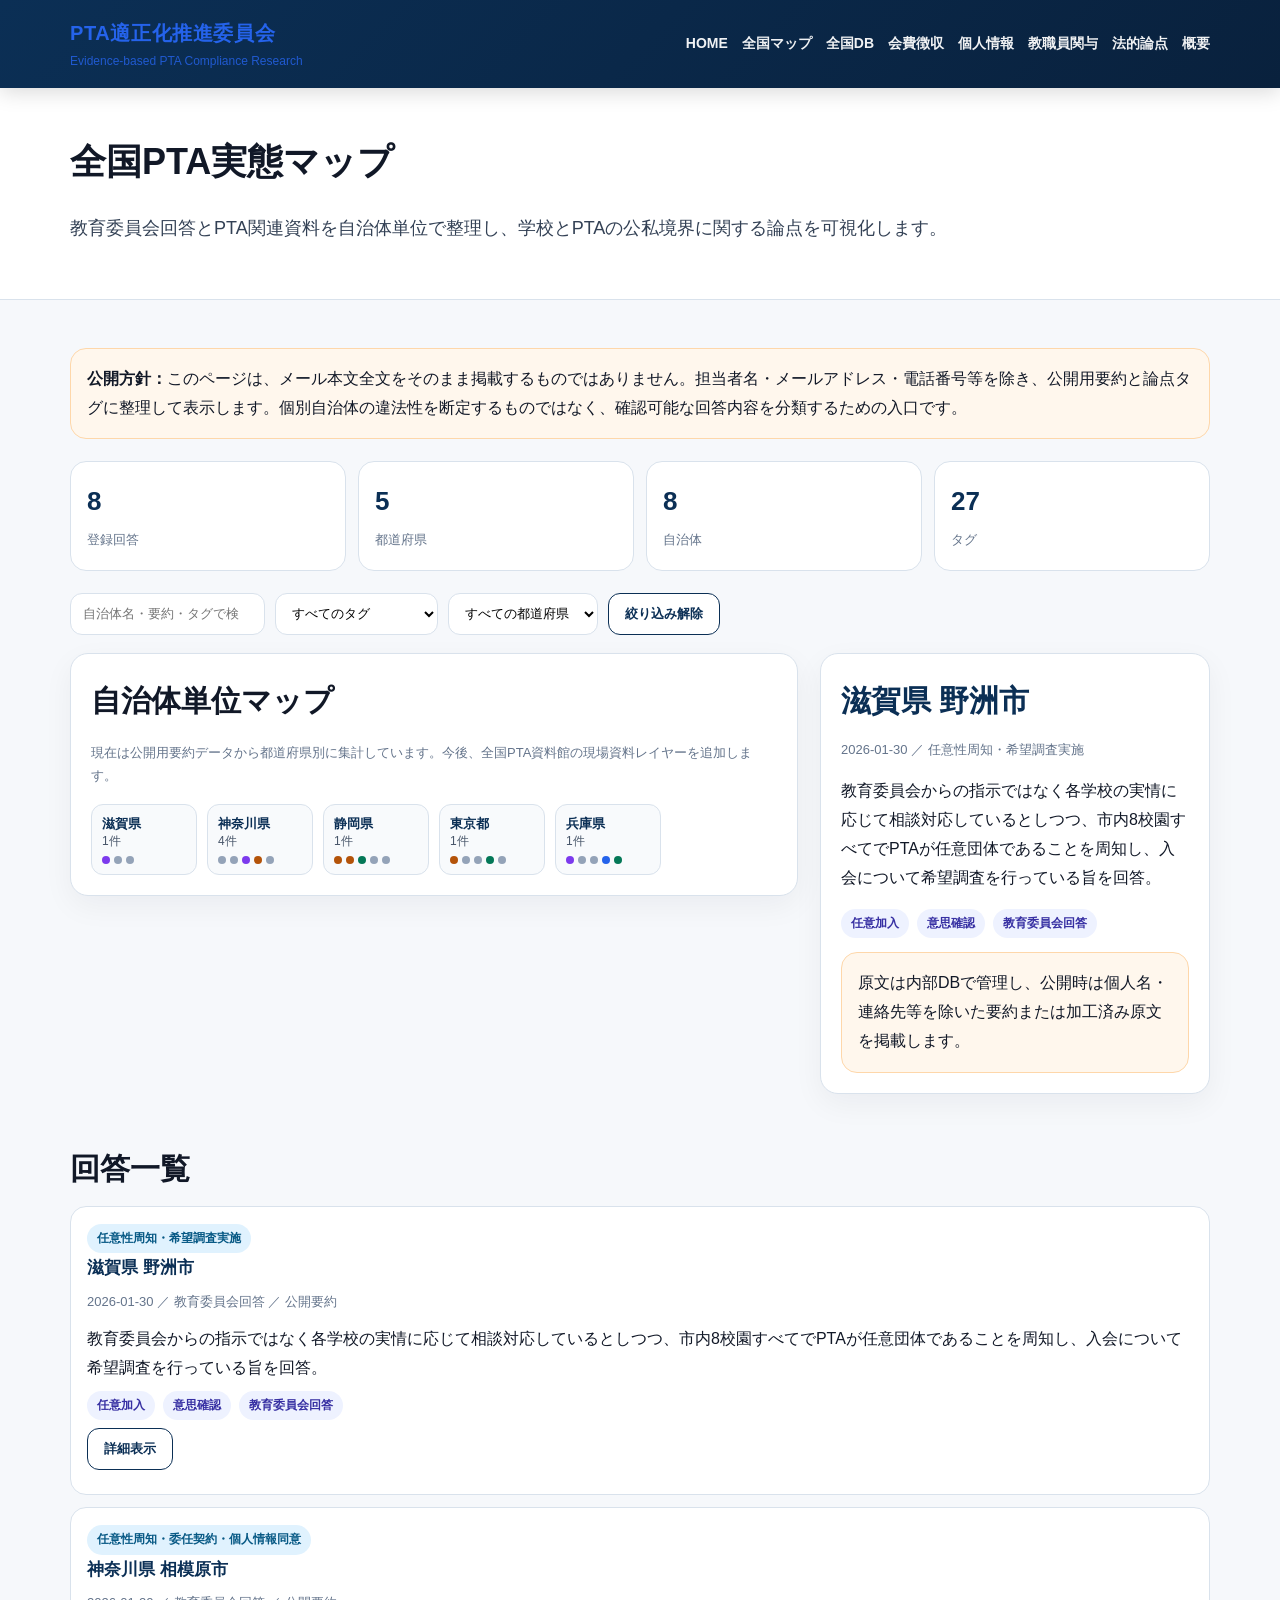
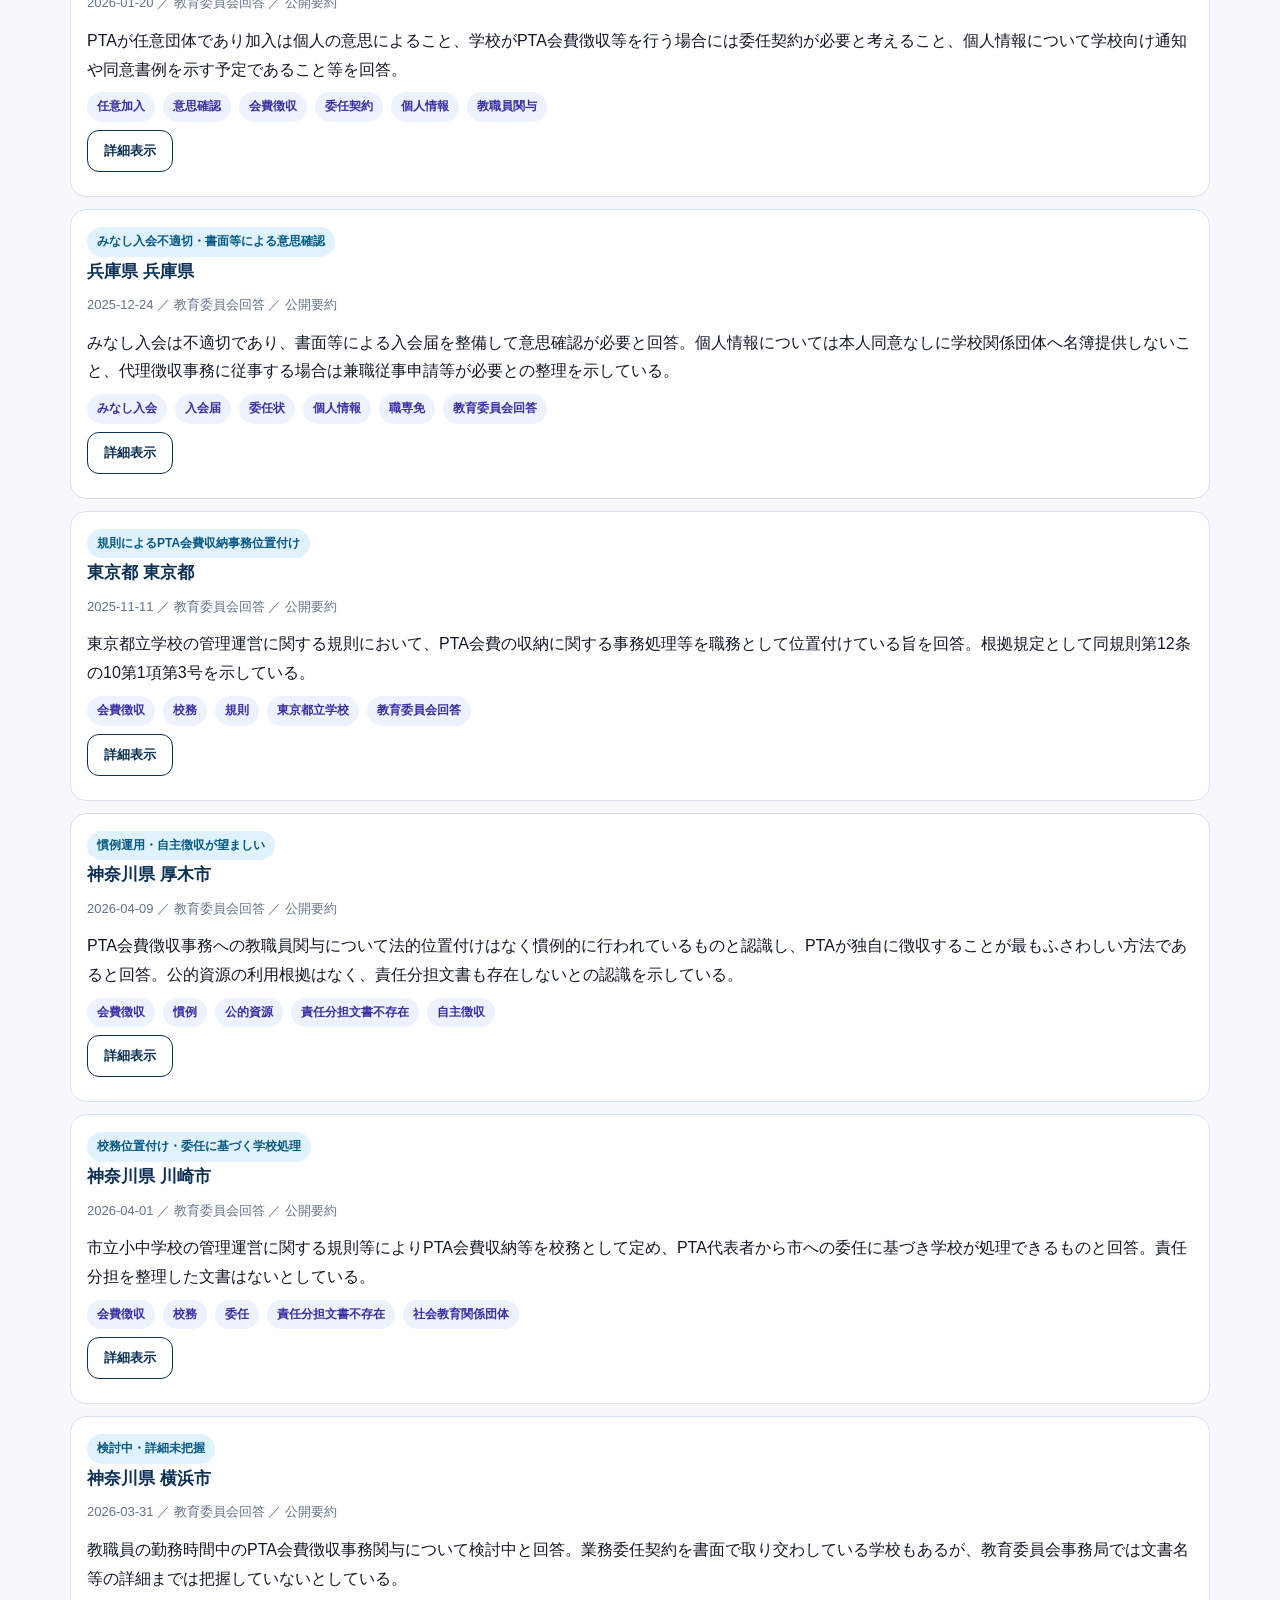
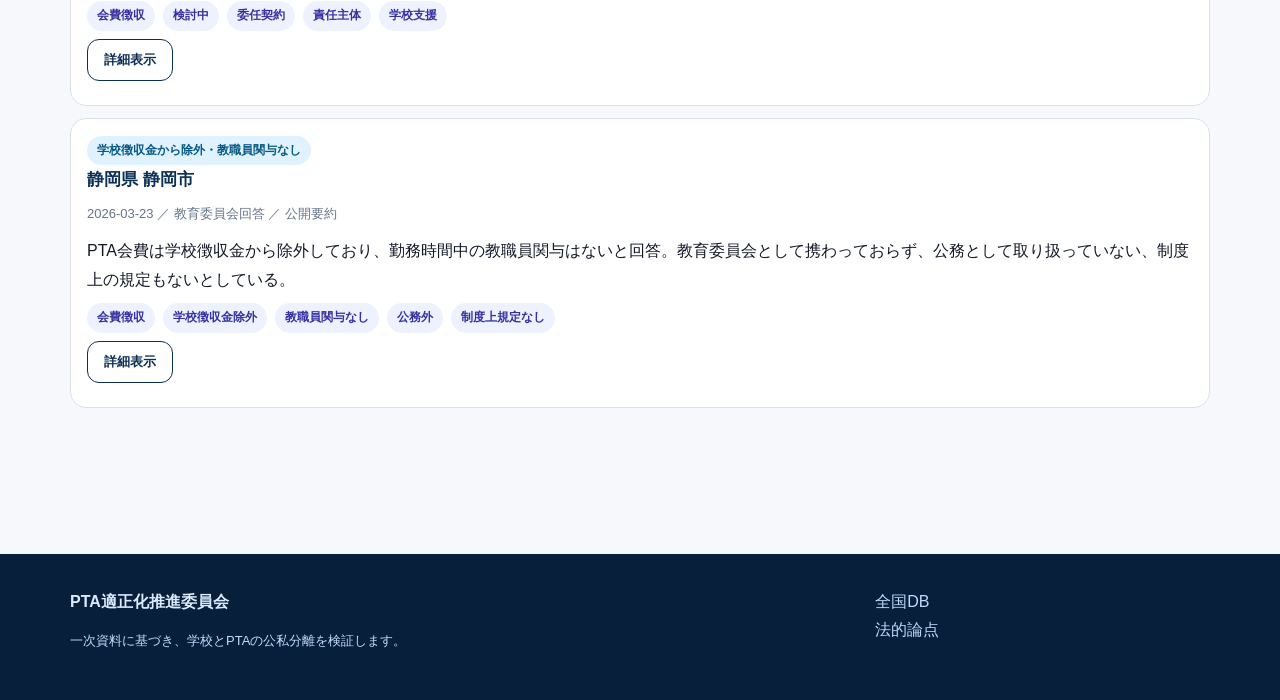
==== pages/map.html @ 1d74ad34 "Add national PTA map page" ====
<!doctype html>
<html lang="ja">
<head>
  <meta charset="utf-8">
  <meta name="viewport" content="width=device-width,initial-scale=1">
  <title>全国PTA実態マップ｜PTA適正化推進委員会</title>
  <meta name="description" content="全国の教育委員会回答とPTA関連資料を、自治体単位で整理・可視化するページです。公開要約を中心に、会費徴収・個人情報・教職員関与などの論点を確認できます。">
  <link rel="stylesheet" href="../assets/style.css">
  <style>
    .map-layout{display:grid;grid-template-columns:1fr 390px;gap:22px;align-items:start}.map-panel,.detail-panel{background:#fff;border:1px solid var(--line);border-radius:18px;padding:20px;box-shadow:0 10px 30px rgba(15,23,42,.05)}.map-grid{display:grid;grid-template-columns:repeat(6,1fr);gap:10px;margin-top:16px}.pref-cell{border:1px solid var(--line);background:#f8fafc;border-radius:12px;padding:10px;min-height:68px;cursor:pointer;text-align:left;transition:.18s}.pref-cell:hover{transform:translateY(-2px);box-shadow:0 8px 20px rgba(15,23,42,.08)}.pref-cell.active{outline:3px solid #bfdbfe;border-color:#2563eb;background:#eff6ff}.pref-name{font-weight:900;color:var(--navy);font-size:13px}.pref-count{font-size:12px;color:#475569}.pref-tags{display:flex;flex-wrap:wrap;gap:4px;margin-top:6px}.mini-dot{width:8px;height:8px;border-radius:50%;display:inline-block;background:#94a3b8}.mini-dot.fee{background:#b45309}.mini-dot.privacy{background:#2563eb}.mini-dot.staff{background:#047857}.mini-dot.join{background:#7c3aed}.detail-title{margin:0 0 8px;color:var(--navy);font-size:22px}.detail-meta{color:#64748b;font-size:13px;margin-bottom:12px}.record-list{display:grid;gap:12px}.record-card{border:1px solid var(--line);border-radius:16px;padding:16px;background:#fff}.record-card h3{font-size:17px;margin:0 0 6px;color:var(--navy)}.record-card p{margin:8px 0}.category{display:inline-block;border-radius:999px;background:#e0f2fe;color:#075985;font-size:12px;font-weight:900;padding:4px 10px}.counter-grid{display:grid;grid-template-columns:repeat(4,1fr);gap:12px;margin:22px 0}.counter{background:#fff;border:1px solid var(--line);border-radius:16px;padding:16px}.counter b{display:block;font-size:26px;color:var(--navy)}.counter span{font-size:13px;color:#64748b}.filter-row{display:flex;gap:10px;flex-wrap:wrap;margin:18px 0}.filter-row input,.filter-row select{padding:10px 12px;border:1px solid var(--line);border-radius:12px;background:#fff}.note-small{font-size:13px;color:#64748b}.empty{padding:24px;border:1px dashed #cbd5e1;border-radius:16px;background:#f8fafc;color:#475569}@media(max-width:980px){.map-layout{grid-template-columns:1fr}.map-grid{grid-template-columns:repeat(3,1fr)}.counter-grid{grid-template-columns:repeat(2,1fr)}}@media(max-width:560px){.map-grid{grid-template-columns:repeat(2,1fr)}}
  </style>
</head>
<body>
<header class="site-header"><div class="container header-inner"><a class="brand" href="../index.html"><span class="brand-title">PTA適正化推進委員会</span><span class="brand-sub">Evidence-based PTA Compliance Research</span></a><button class="nav-toggle">MENU</button><nav class="nav"><a href="../index.html">HOME</a><a href="map.html">全国マップ</a><a href="database.html">全国DB</a><a href="fee.html">会費徴収</a><a href="privacy.html">個人情報</a><a href="staff.html">教職員関与</a><a href="legal.html">法的論点</a><a href="contact.html">概要</a></nav></div></header>
<main>
<section class="page-title"><div class="container"><h1>全国PTA実態マップ</h1><p class="lead">教育委員会回答とPTA関連資料を自治体単位で整理し、学校とPTAの公私境界に関する論点を可視化します。</p></div></section>
<section class="section"><div class="container">
  <div class="notice"><b>公開方針：</b>このページは、メール本文全文をそのまま掲載するものではありません。担当者名・メールアドレス・電話番号等を除き、公開用要約と論点タグに整理して表示します。個別自治体の違法性を断定するものではなく、確認可能な回答内容を分類するための入口です。</div>
  <div class="counter-grid" id="counters"><div class="counter"><b>0</b><span>登録回答</span></div><div class="counter"><b>0</b><span>都道府県</span></div><div class="counter"><b>0</b><span>自治体</span></div><div class="counter"><b>0</b><span>タグ</span></div></div>
  <div class="filter-row"><input id="q" type="search" placeholder="自治体名・要約・タグで検索"><select id="tagFilter"><option value="">すべてのタグ</option></select><select id="prefFilter"><option value="">すべての都道府県</option></select><button class="btn secondary" id="resetBtn" type="button">絞り込み解除</button></div>
  <div class="map-layout">
    <section class="map-panel"><h2>自治体単位マップ</h2><p class="note-small">現在は公開用要約データから都道府県別に集計しています。今後、全国PTA資料館の現場資料レイヤーを追加します。</p><div class="map-grid" id="prefGrid"></div></section>
    <aside class="detail-panel"><h2 class="detail-title" id="detailTitle">自治体を選択</h2><div class="detail-meta" id="detailMeta">地図または一覧から選択してください。</div><div id="detailBody" class="empty">教育委員会回答、PTA資料、会費徴収、個人情報、教職員関与などの要約がここに表示されます。</div></aside>
  </div>
  <section class="section"><h2>回答一覧</h2><div id="recordList" class="record-list"></div></section>
</div></section>
</main>
<footer class="site-footer"><div class="container footer-inner"><div><b>PTA適正化推進委員会</b><p class="small">一次資料に基づき、学校とPTAの公私分離を検証します。</p></div><div><a href="database.html">全国DB</a><br><a href="legal.html">法的論点</a></div></div></footer>
<script src="../assets/app.js"></script>
<script>
const DATA_URL='../data/boe-map-sample.json';
let allRecords=[];let filtered=[];let activePref='';
const prefGrid=document.getElementById('prefGrid'),recordList=document.getElementById('recordList'),detailTitle=document.getElementById('detailTitle'),detailMeta=document.getElementById('detailMeta'),detailBody=document.getElementById('detailBody'),q=document.getElementById('q'),tagFilter=document.getElementById('tagFilter'),prefFilter=document.getElementById('prefFilter');
function esc(s){return String(s||'').replace(/[&<>'"]/g,c=>({'&':'&amp;','<':'&lt;','>':'&gt;',"'":'&#39;','"':'&quot;'}[c]));}
function unique(arr){return [...new Set(arr.filter(Boolean))].sort((a,b)=>String(a).localeCompare(String(b),'ja'));}
function hasTag(r,t){return (r.tags||[]).includes(t)}
function dotClass(tag){if(tag.includes('会費')||tag.includes('徴収'))return 'fee';if(tag.includes('個人情報'))return 'privacy';if(tag.includes('教職員')||tag.includes('職専免')||tag.includes('校務'))return 'staff';if(tag.includes('入会')||tag.includes('意思')||tag.includes('みなし'))return 'join';return '';}
function applyFilters(){const term=q.value.trim().toLowerCase();const tag=tagFilter.value;const pref=prefFilter.value||activePref;filtered=allRecords.filter(r=>{const hay=[r.prefecture,r.municipality,r.category,r.summary,(r.tags||[]).join(' ')].join(' ').toLowerCase();return (!term||hay.includes(term))&&(!tag||hasTag(r,tag))&&(!pref||r.prefecture===pref);});renderAll();}
function renderCounters(){const prefs=unique(allRecords.map(r=>r.prefecture));const munis=unique(allRecords.map(r=>r.municipality));const tags=unique(allRecords.flatMap(r=>r.tags||[]));document.getElementById('counters').innerHTML=`<div class="counter"><b>${allRecords.length}</b><span>登録回答</span></div><div class="counter"><b>${prefs.length}</b><span>都道府県</span></div><div class="counter"><b>${munis.length}</b><span>自治体</span></div><div class="counter"><b>${tags.length}</b><span>タグ</span></div>`;}
function renderFilters(){unique(allRecords.flatMap(r=>r.tags||[])).forEach(t=>tagFilter.insertAdjacentHTML('beforeend',`<option value="${esc(t)}">${esc(t)}</option>`));unique(allRecords.map(r=>r.prefecture)).forEach(p=>prefFilter.insertAdjacentHTML('beforeend',`<option value="${esc(p)}">${esc(p)}</option>`));}
function renderPrefGrid(){const prefs=unique(allRecords.map(r=>r.prefecture));prefGrid.innerHTML=prefs.map(p=>{const rs=allRecords.filter(r=>r.prefecture===p);const dots=unique(rs.flatMap(r=>r.tags||[])).slice(0,5).map(t=>`<span class="mini-dot ${dotClass(t)}" title="${esc(t)}"></span>`).join('');return `<button class="pref-cell ${activePref===p?'active':''}" data-pref="${esc(p)}"><div class="pref-name">${esc(p)}</div><div class="pref-count">${rs.length}件</div><div class="pref-tags">${dots}</div></button>`}).join('');document.querySelectorAll('.pref-cell').forEach(btn=>btn.onclick=()=>{activePref=activePref===btn.dataset.pref?'':btn.dataset.pref;prefFilter.value=activePref;applyFilters();});}
function recordHtml(r){return `<article class="record-card"><span class="category">${esc(r.category)}</span><h3>${esc(r.prefecture)} ${esc(r.municipality)}</h3><div class="detail-meta">${esc(r.date)} ／ ${esc(r.source_type)} ／ ${esc(r.status)}</div><p>${esc(r.summary)}</p><div class="tag-list">${(r.tags||[]).map(t=>`<span class="tag">${esc(t)}</span>`).join('')}</div><p><button class="btn secondary" type="button" data-id="${esc(r.id)}">詳細表示</button></p></article>`}
function renderRecords(){recordList.innerHTML=filtered.length?filtered.map(recordHtml).join(''):'<div class="empty">該当する回答はありません。</div>';recordList.querySelectorAll('button[data-id]').forEach(b=>b.onclick=()=>showDetail(allRecords.find(r=>r.id===b.dataset.id)));}
function showDetail(r){if(!r)return;detailTitle.textContent=`${r.prefecture} ${r.municipality}`;detailMeta.textContent=`${r.date} ／ ${r.category}`;detailBody.className='';detailBody.innerHTML=`<p>${esc(r.summary)}</p><div class="tag-list">${(r.tags||[]).map(t=>`<span class="tag">${esc(t)}</span>`).join('')}</div><div class="notice" style="margin-top:14px">原文は内部DBで管理し、公開時は個人名・連絡先等を除いた要約または加工済み原文を掲載します。</div>`;}
function renderAll(){renderCounters();renderPrefGrid();renderRecords();if(filtered.length&&!detailBody.dataset.touched){showDetail(filtered[0]);detailBody.dataset.touched='1';}}
fetch(DATA_URL).then(r=>r.json()).then(data=>{allRecords=data;filtered=data;renderFilters();renderAll();}).catch(e=>{recordList.innerHTML='<div class="empty">データを読み込めませんでした。</div>';console.error(e)});
q.addEventListener('input',applyFilters);tagFilter.addEventListener('change',applyFilters);prefFilter.addEventListener('change',()=>{activePref=prefFilter.value;applyFilters();});document.getElementById('resetBtn').onclick=()=>{q.value='';tagFilter.value='';prefFilter.value='';activePref='';filtered=allRecords;delete detailBody.dataset.touched;renderAll();};
</script>
</body>
</html>
---- assets/style.css ----
:root{--navy:#0b2f55;--navy2:#123f70;--blue:#2563eb;--sky:#eaf4ff;--ink:#111827;--muted:#6b7280;--line:#d9e2ec;--bg:#f6f8fb;--white:#fff;--red:#b91c1c;--amber:#b45309;--green:#047857;--black:#111827}*{box-sizing:border-box}body{margin:0;font-family:-apple-system,BlinkMacSystemFont,"Segoe UI","Noto Sans JP",sans-serif;color:var(--ink);background:var(--bg);line-height:1.8}a{color:var(--blue);text-decoration:none}a:hover{text-decoration:underline}.container{max-width:1180px;margin:auto;padding:0 20px}.site-header{background:linear-gradient(135deg,var(--navy),#09213d);color:#fff;position:sticky;top:0;z-index:20;box-shadow:0 4px 20px rgba(0,0,0,.15)}.header-inner{display:flex;align-items:center;justify-content:space-between;gap:20px;padding:15px 20px}.brand{display:flex;flex-direction:column}.brand-title{font-size:20px;font-weight:800;letter-spacing:.03em}.brand-sub{font-size:12px;opacity:.82}.nav-toggle{display:none;background:#fff;color:var(--navy);border:0;border-radius:999px;padding:8px 14px;font-weight:700}.nav{display:flex;gap:14px;align-items:center}.nav a{color:#fff;font-size:14px;font-weight:700;opacity:.94}.hero{background:linear-gradient(180deg,#fff,#eef6ff);border-bottom:1px solid var(--line)}.hero-inner{display:grid;grid-template-columns:1.2fr .8fr;gap:32px;align-items:center;padding:64px 20px}.eyebrow{display:inline-block;background:#dbeafe;color:#1e40af;border-radius:999px;padding:4px 12px;font-weight:800;font-size:13px}.hero h1{font-size:42px;line-height:1.25;margin:18px 0}.lead{font-size:18px;color:#334155}.hero-actions{display:flex;gap:12px;flex-wrap:wrap;margin-top:28px}.btn{display:inline-flex;align-items:center;justify-content:center;border-radius:12px;padding:11px 16px;font-weight:800;border:1px solid var(--navy);background:var(--navy);color:#fff}.btn.secondary{background:#fff;color:var(--navy)}.hero-card{background:#fff;border:1px solid var(--line);border-radius:22px;padding:24px;box-shadow:0 20px 50px rgba(15,23,42,.08)}.hero-card h2{margin-top:0;font-size:20px}.status-grid{display:grid;grid-template-columns:repeat(2,1fr);gap:10px}.status{border:1px solid var(--line);border-radius:14px;padding:12px;background:#fafafa}.status b{display:block;font-size:22px}.section{padding:48px 0}.section h2{font-size:30px;margin:0 0 10px}.section-intro{color:#475569;margin-bottom:24px}.cards{display:grid;grid-template-columns:repeat(3,1fr);gap:18px}.card{background:#fff;border:1px solid var(--line);border-radius:18px;padding:20px;box-shadow:0 10px 30px rgba(15,23,42,.05)}.card h3{margin-top:0;color:var(--navy)}.tag-list{display:flex;flex-wrap:wrap;gap:8px}.tag{display:inline-block;border-radius:999px;background:#eef2ff;color:#3730a3;font-size:12px;font-weight:800;padding:4px 10px}.risk-low{background:#d1fae5;color:#065f46}.risk-mid{background:#fef3c7;color:#92400e}.risk-high{background:#fee2e2;color:#991b1b}.risk-unknown{background:#e5e7eb;color:#374151}.table-wrap{overflow:auto;background:#fff;border:1px solid var(--line);border-radius:18px}table{border-collapse:collapse;width:100%;min-width:820px}th,td{padding:12px;border-bottom:1px solid var(--line);text-align:left;vertical-align:top;font-size:14px}th{background:#f1f5f9;color:#0f172a}.filters{display:flex;gap:10px;flex-wrap:wrap;margin:20px 0}.filters input,.filters select{padding:10px 12px;border:1px solid var(--line);border-radius:12px;background:#fff;min-width:180px}.page-title{background:#fff;border-bottom:1px solid var(--line)}.page-title .container{padding-top:42px;padding-bottom:36px}.page-title h1{margin:0;font-size:36px}.article{background:#fff;border:1px solid var(--line);border-radius:18px;padding:26px;margin:20px 0}.article h2{color:var(--navy);border-left:6px solid var(--navy);padding-left:12px}.notice{background:#fff7ed;border:1px solid #fed7aa;border-radius:16px;padding:16px}.site-footer{background:#071f3a;color:#dbeafe;margin-top:50px}.footer-inner{padding:34px 20px;display:grid;grid-template-columns:1.4fr .6fr;gap:24px}.footer-inner a{color:#bfdbfe}.small{font-size:13px;color:#64748b}.site-footer .small{color:#bfdbfe}.map-placeholder{height:360px;background:radial-gradient(circle at 30% 20%,#dbeafe,#fff 40%,#eff6ff);border:1px dashed #93c5fd;border-radius:18px;display:flex;align-items:center;justify-content:center;text-align:center;color:#1e3a8a;font-weight:800;padding:20px}.code{font-family:ui-monospace,SFMono-Regular,Menlo,Consolas,monospace;background:#0f172a;color:#e5e7eb;border-radius:14px;padding:16px;overflow:auto}.two-col{display:grid;grid-template-columns:1fr 1fr;gap:18px}.checklist li{margin:8px 0}.kbd{font-family:ui-monospace,SFMono-Regular,Menlo,Consolas,monospace;background:#e5e7eb;border-radius:6px;padding:2px 6px}@media(max-width:820px){.hero-inner,.cards,.two-col,.footer-inner{grid-template-columns:1fr}.nav{display:none;position:absolute;left:0;right:0;top:66px;background:#0b2f55;flex-direction:column;align-items:flex-start;padding:18px 20px}.nav.open{display:flex}.nav-toggle{display:block}.hero h1{font-size:32px}.header-inner{position:relative}.cards{gap:14px}}
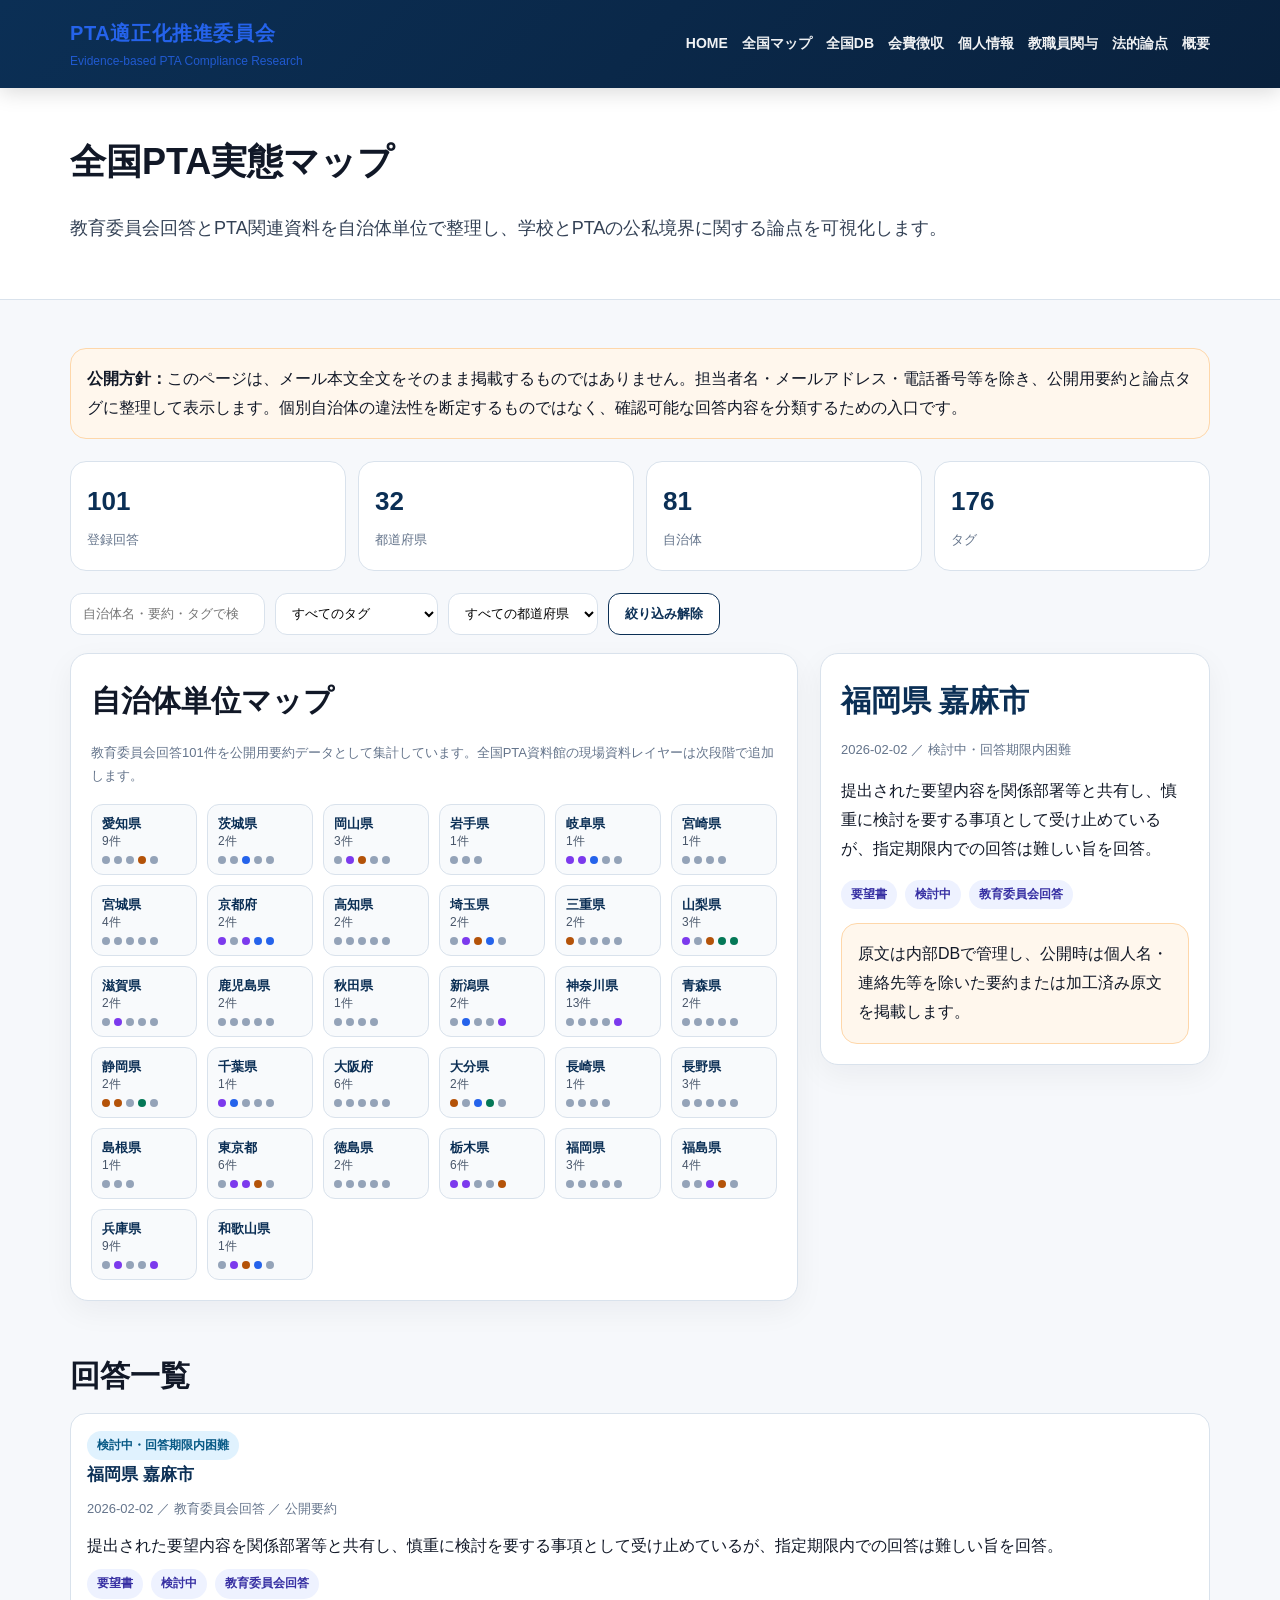
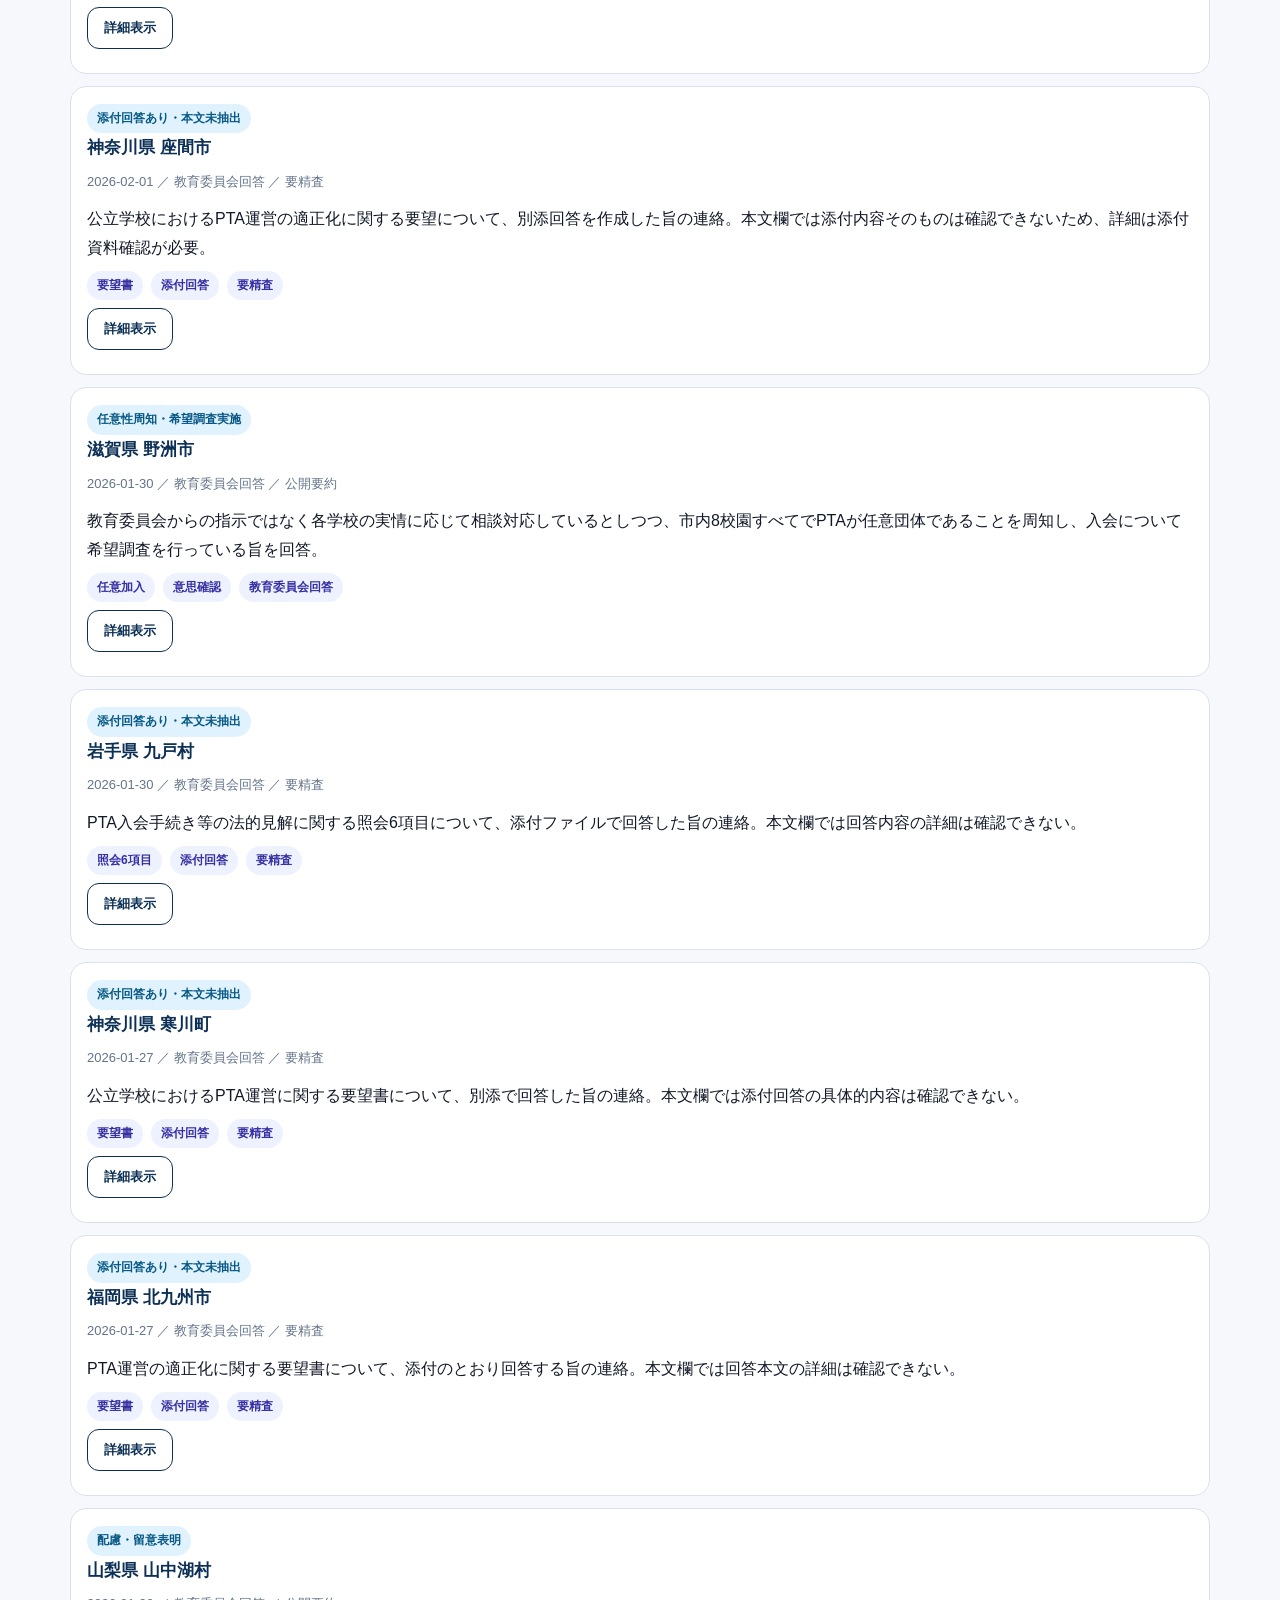
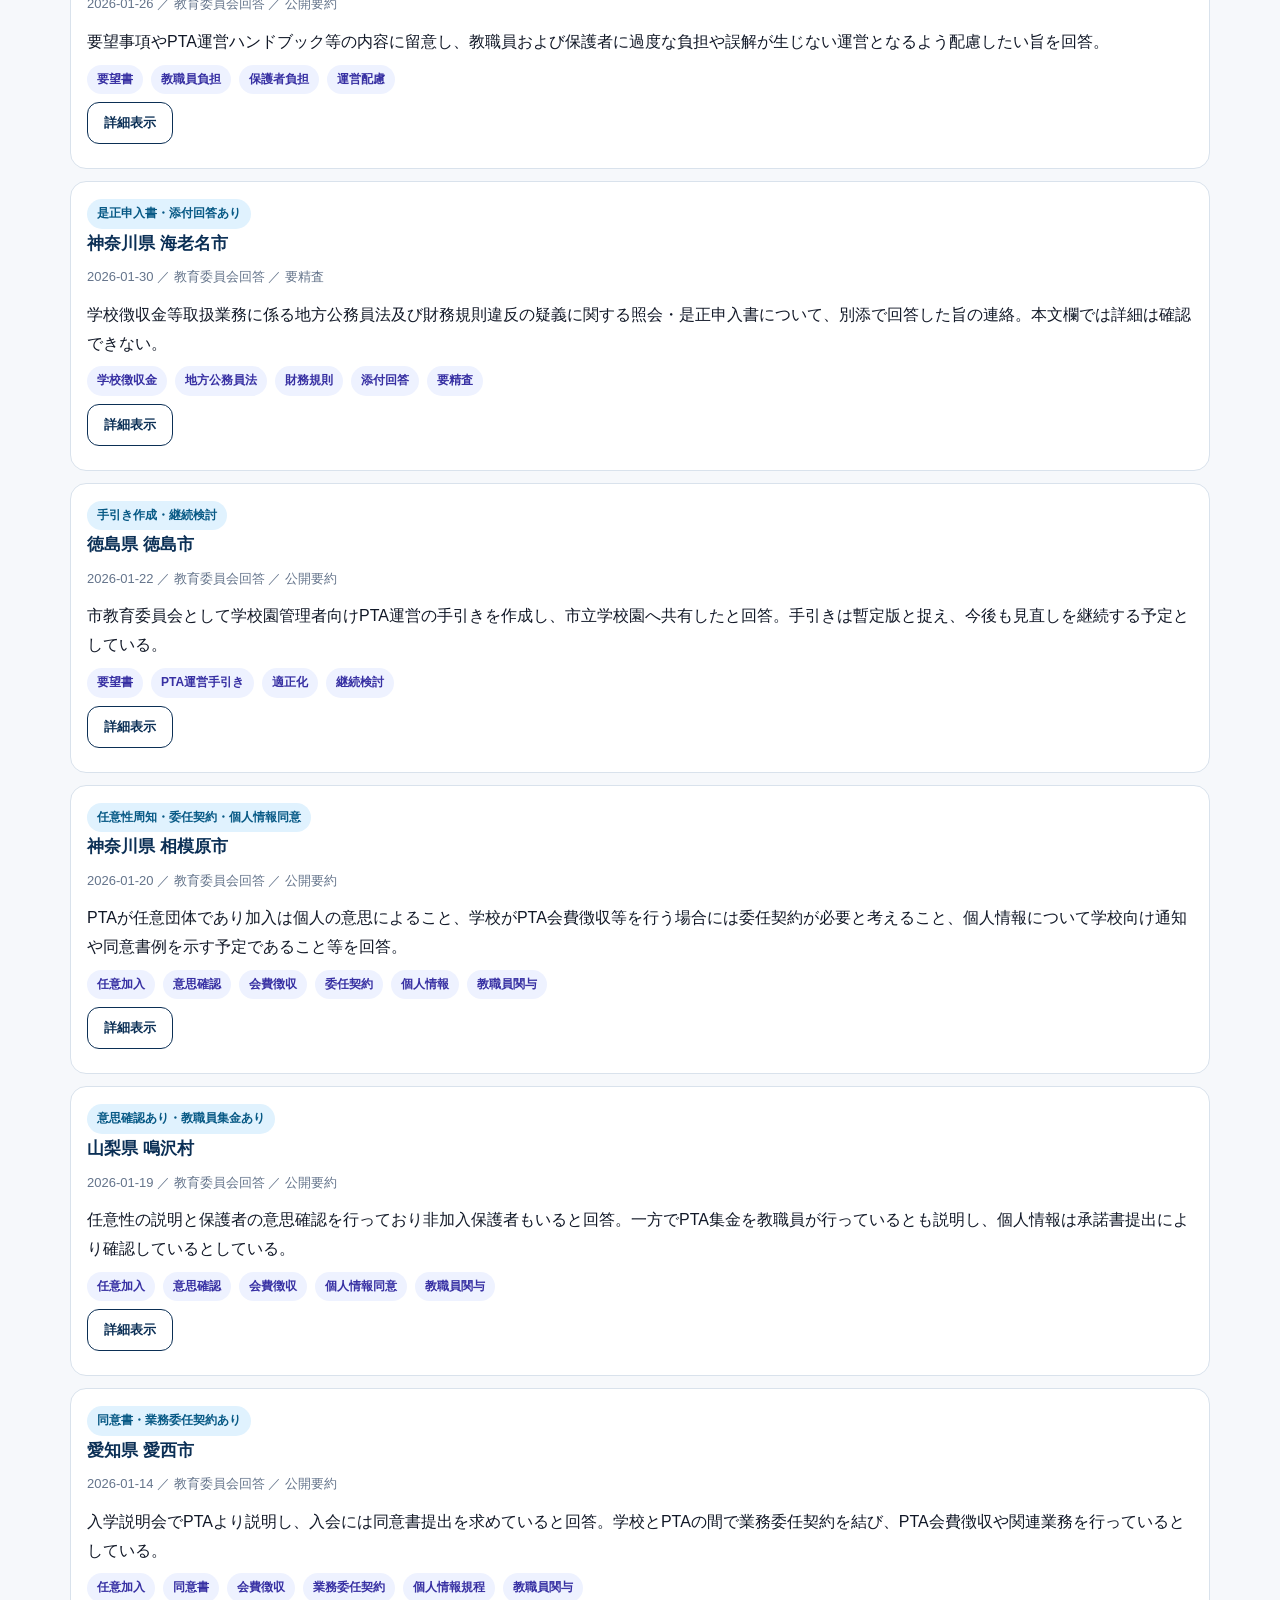
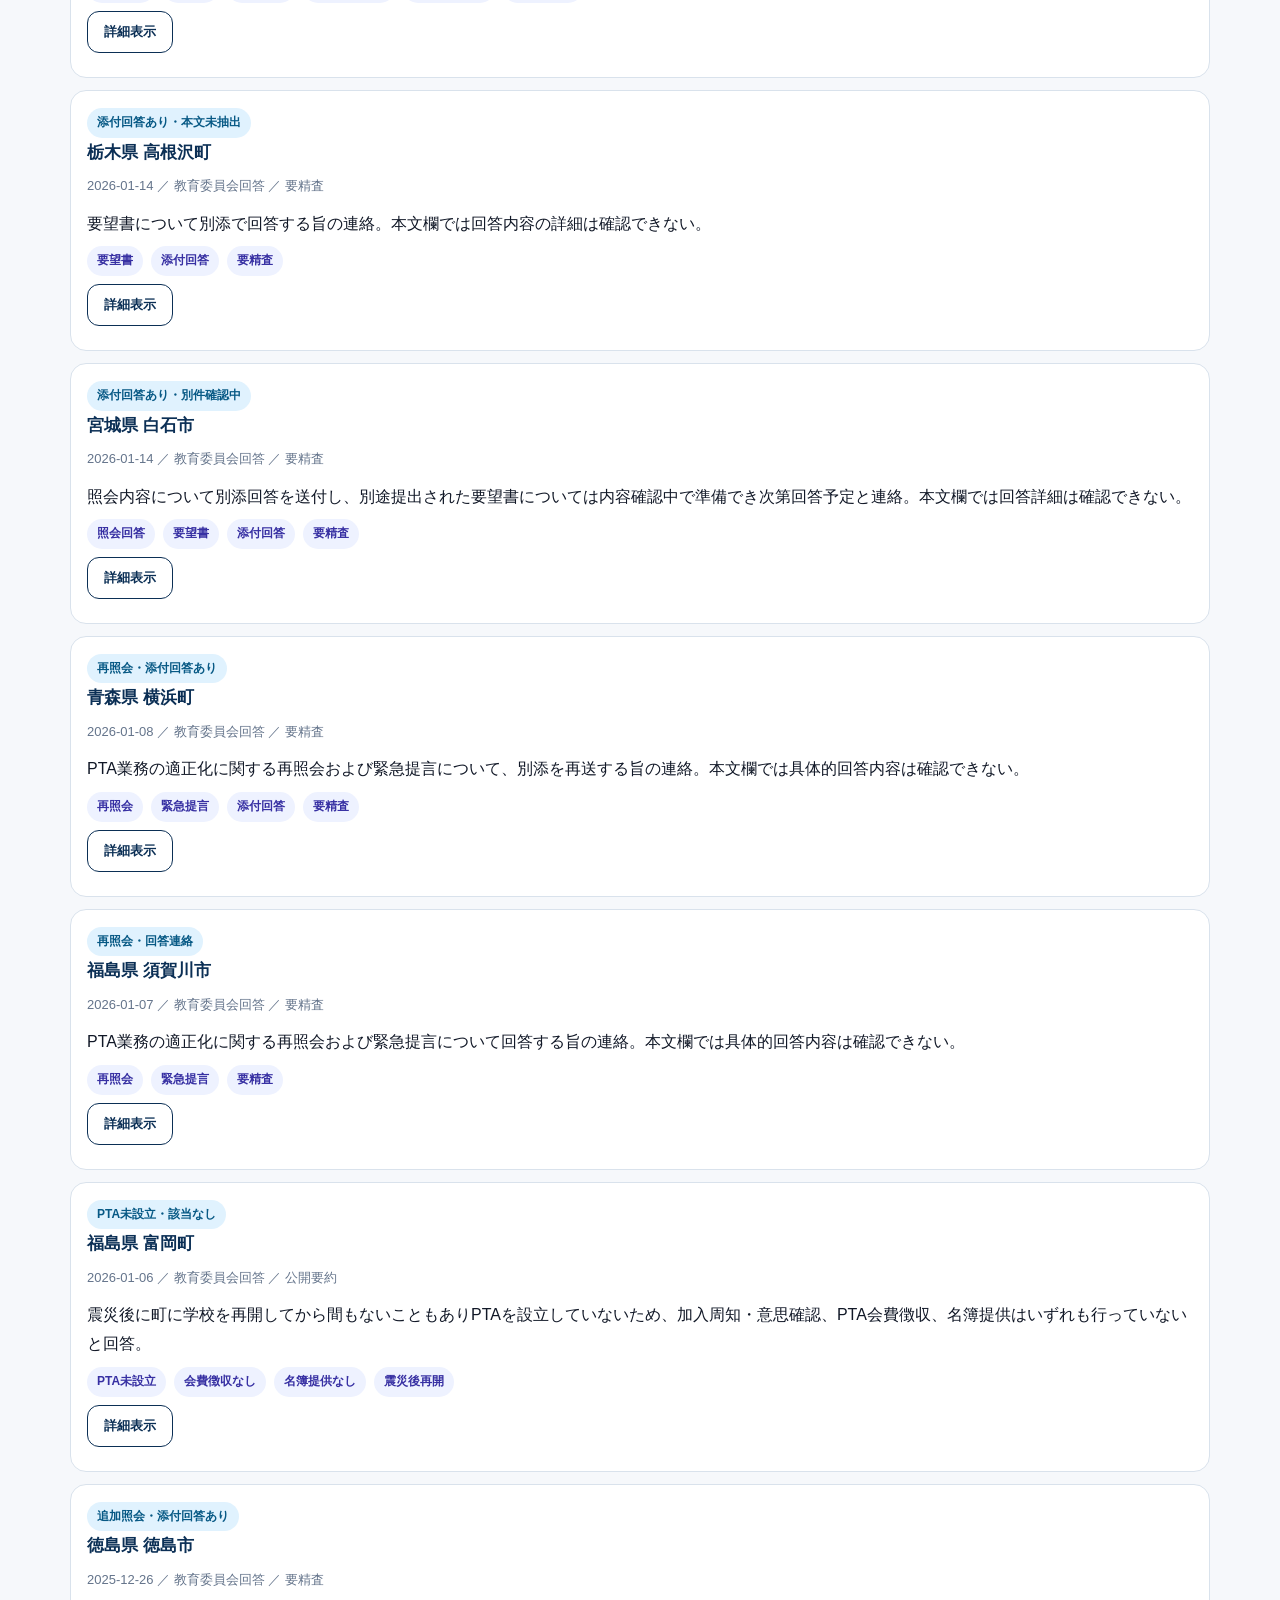
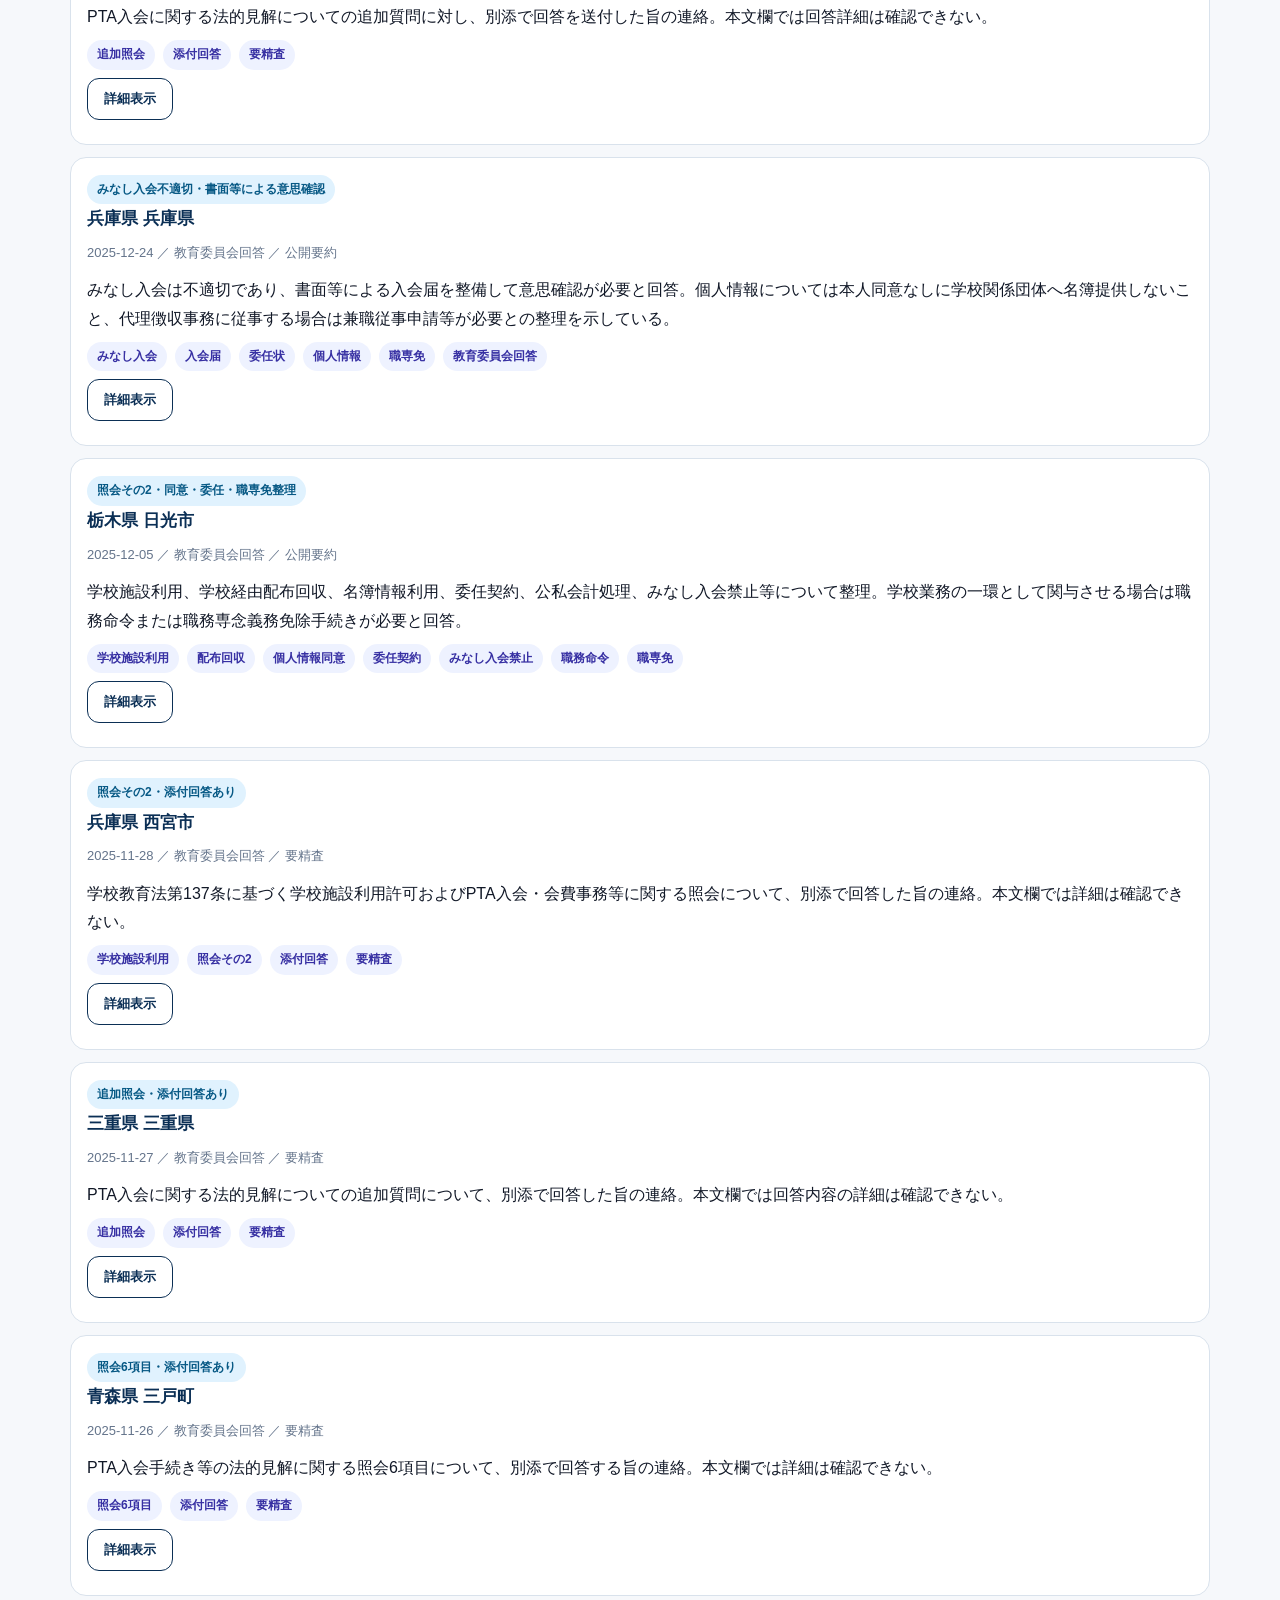
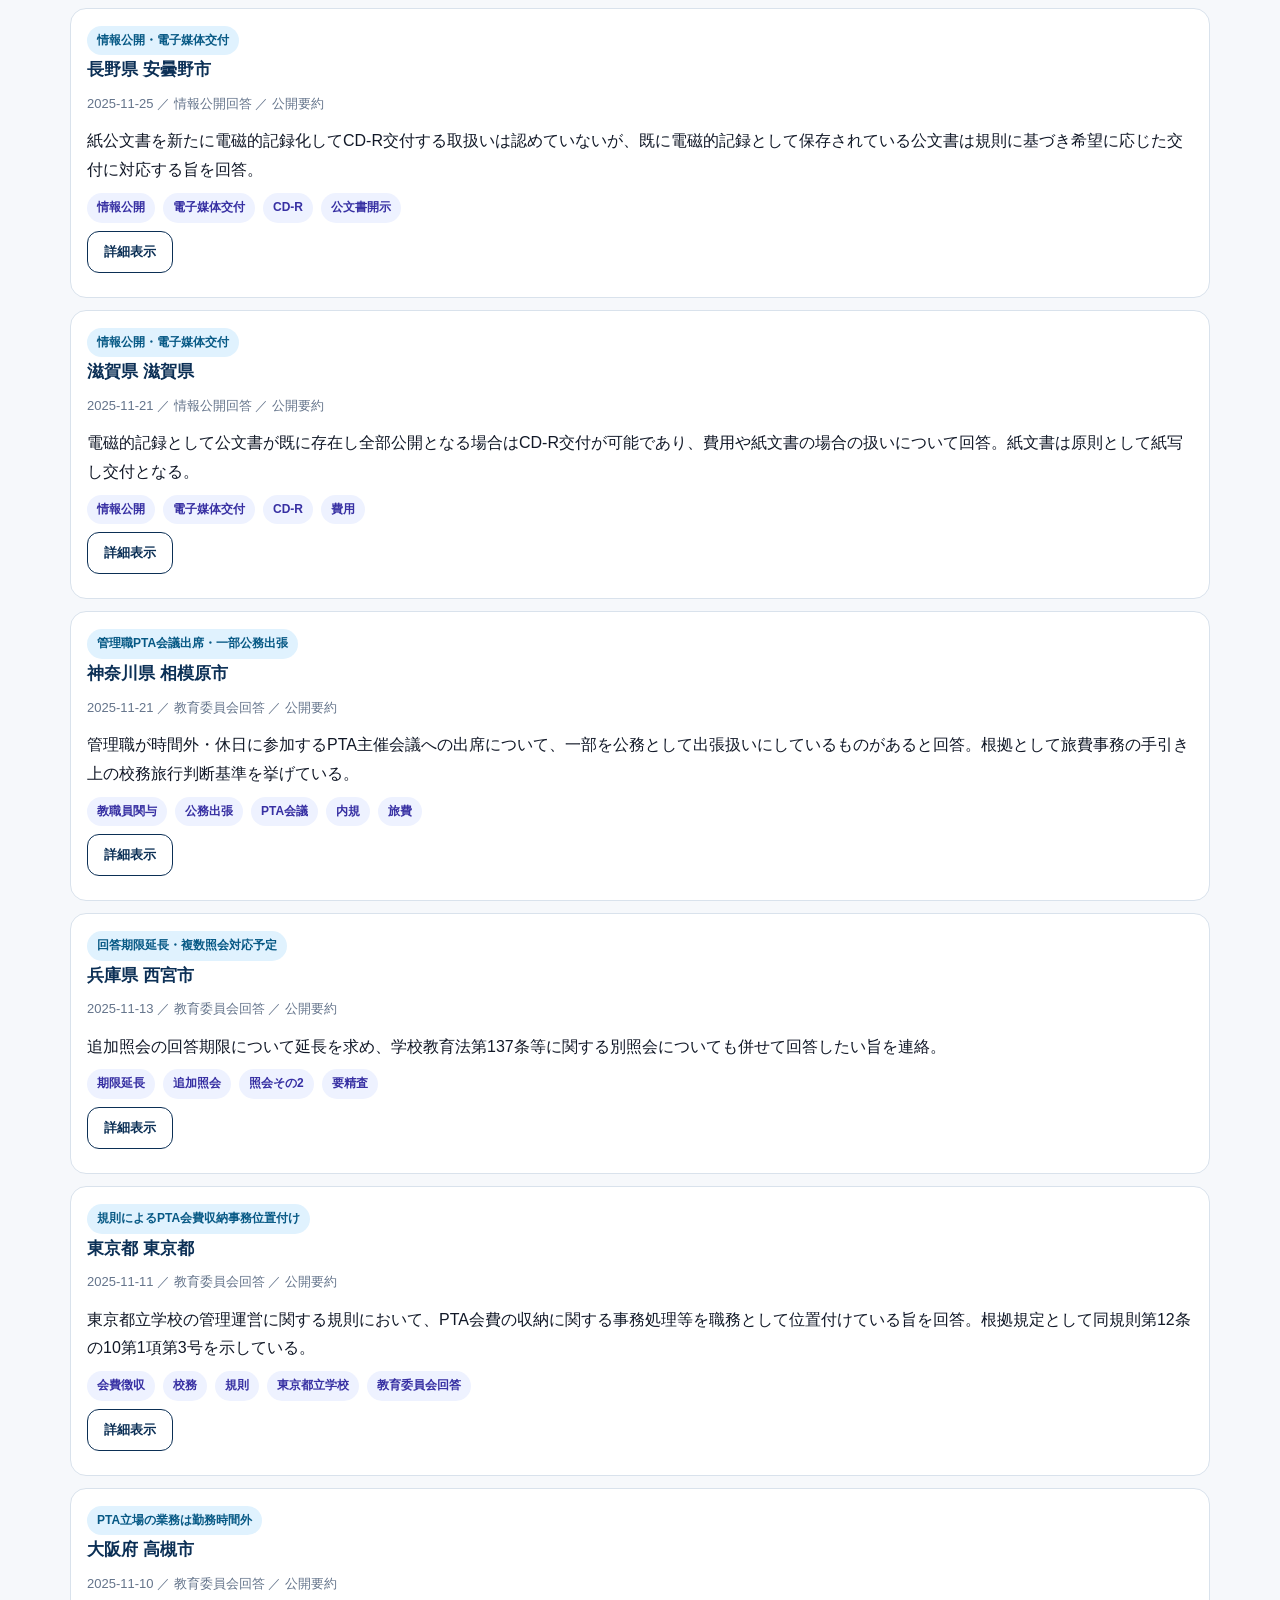
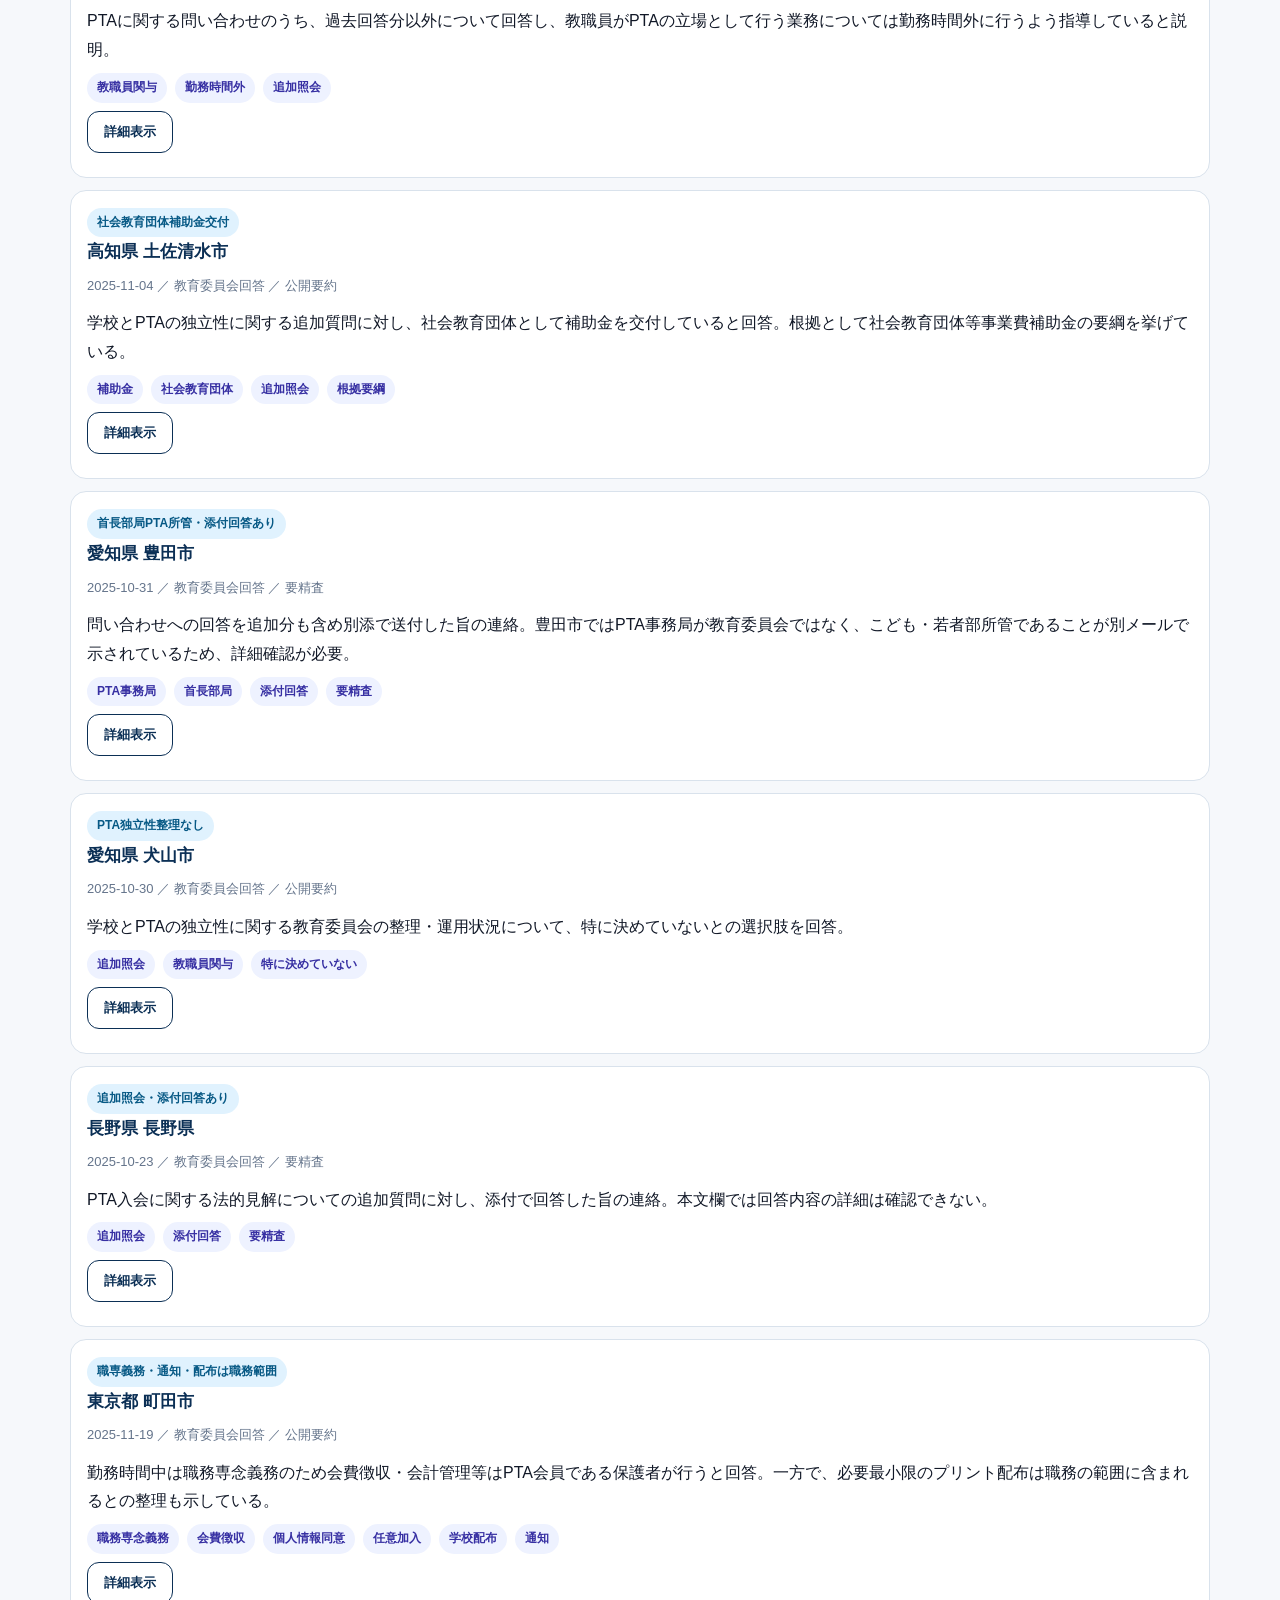
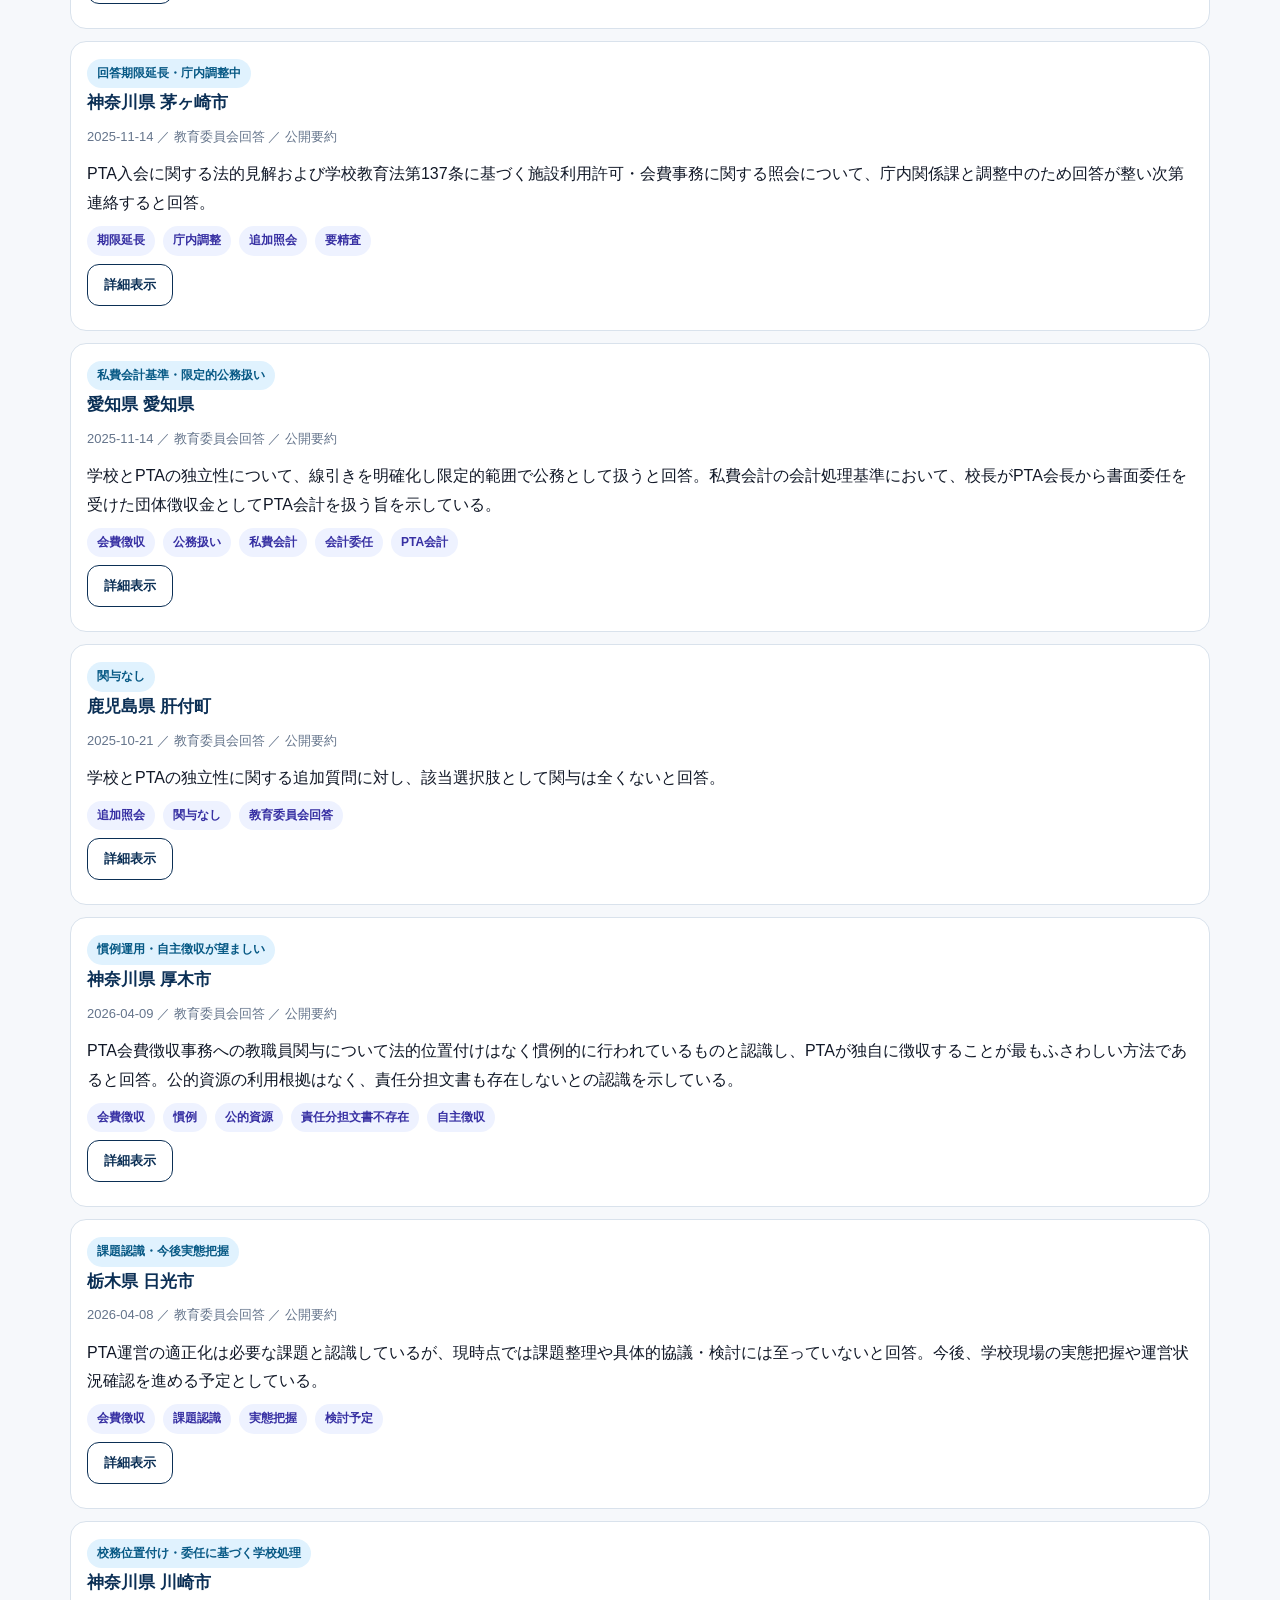
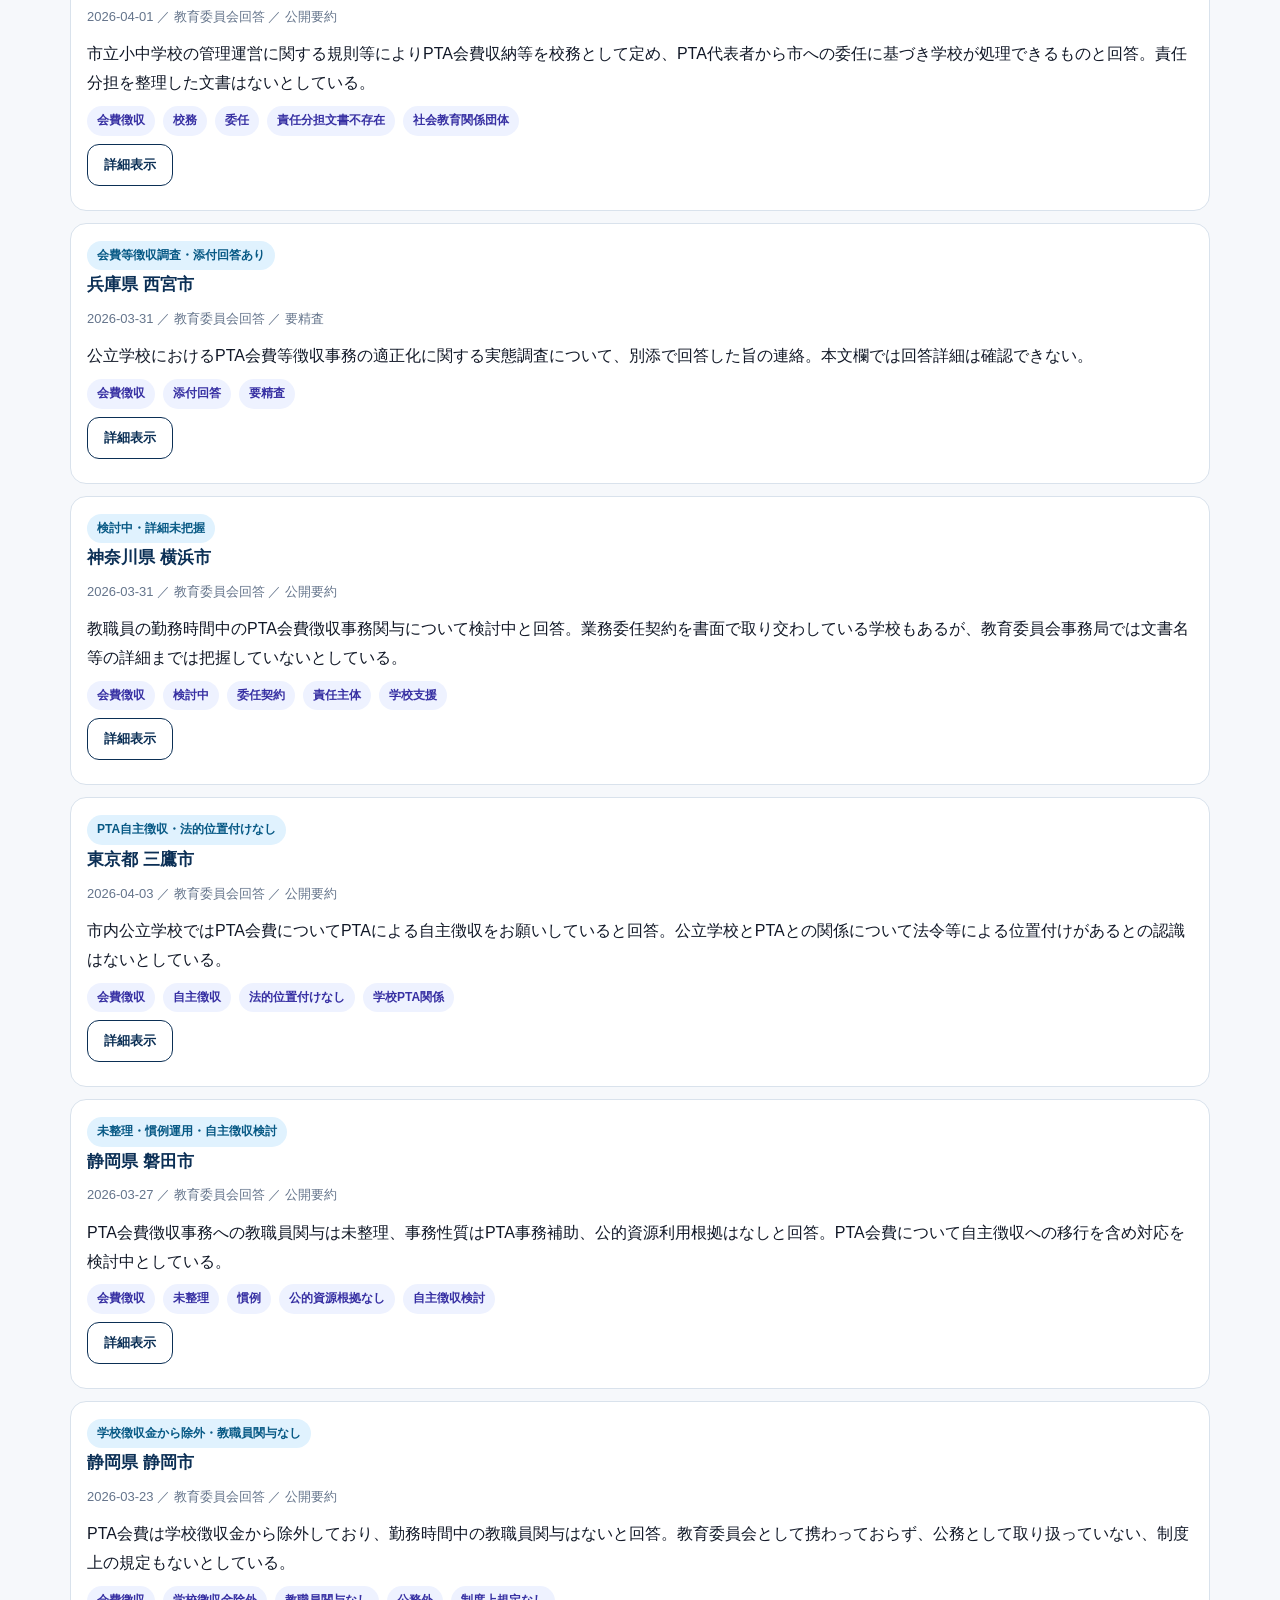
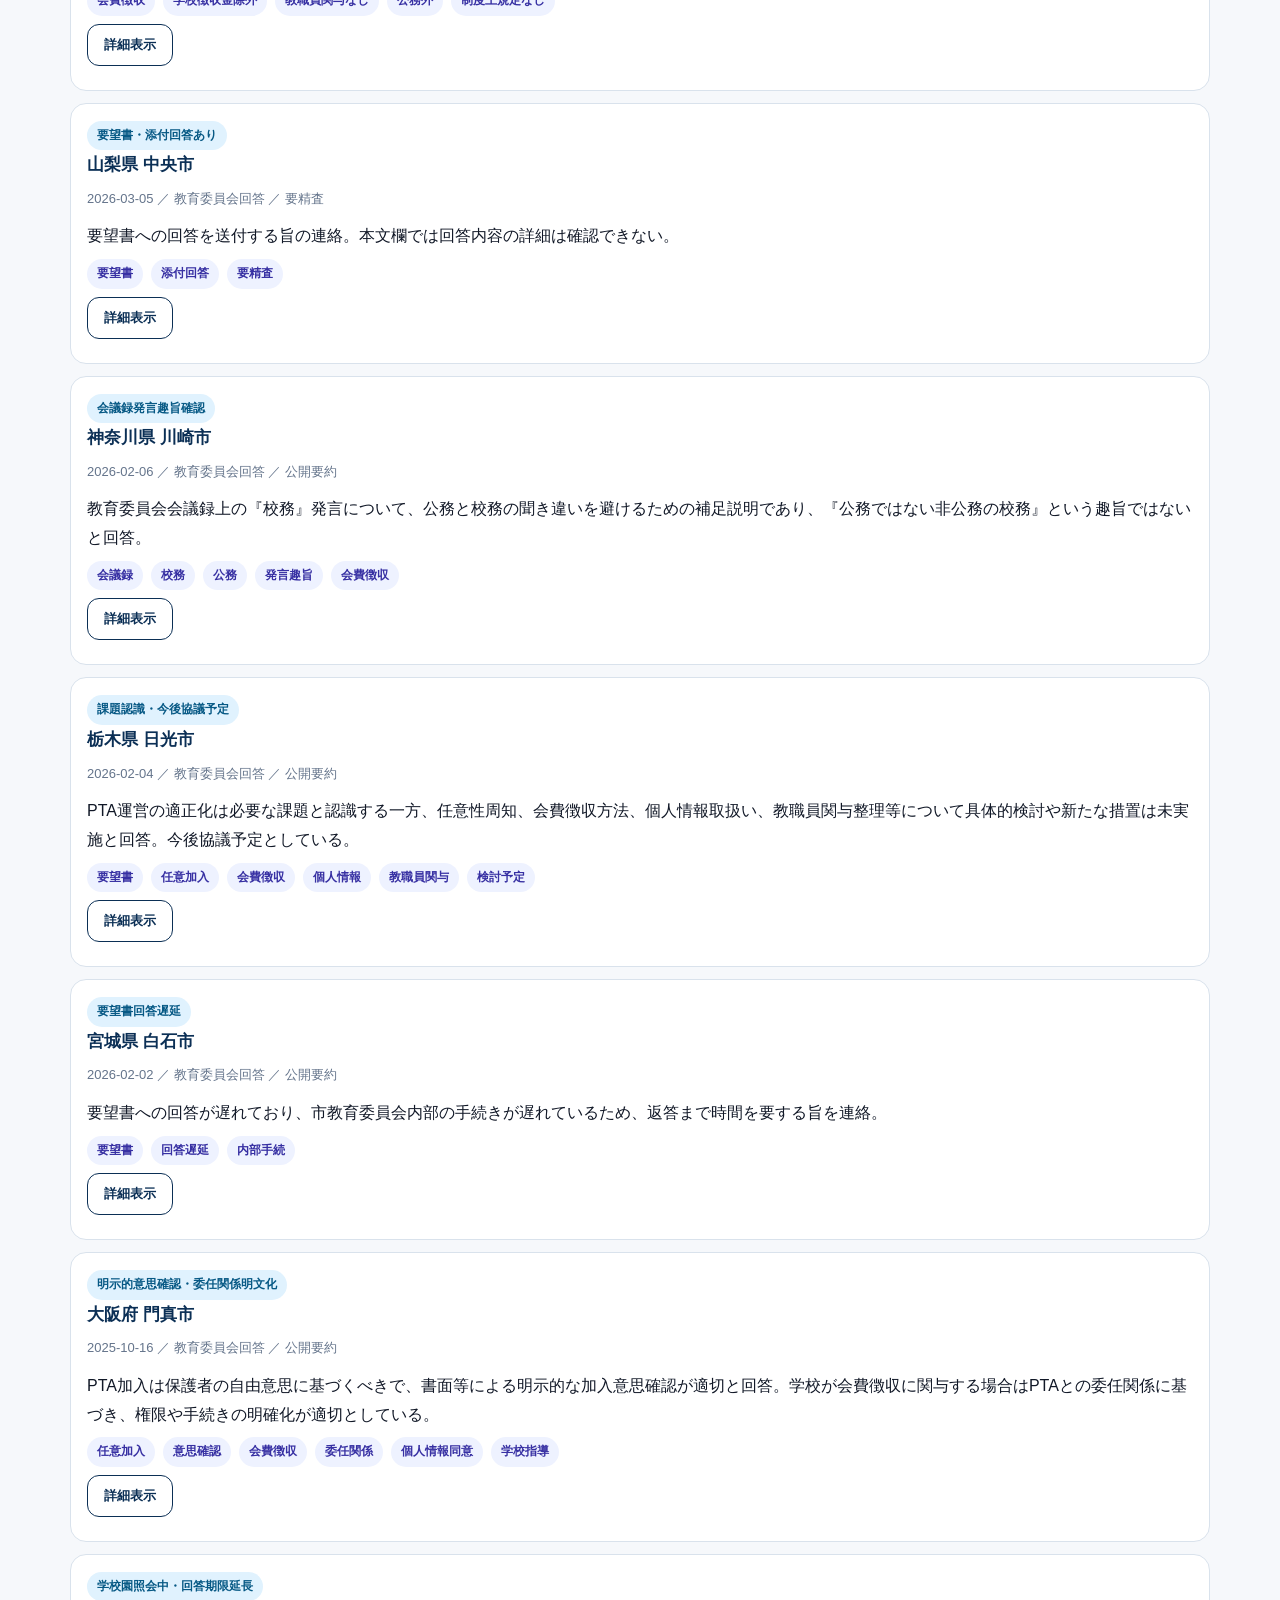
==== commit e2d4abaf: "Use production BOE map datasets" ====
--- a/pages/map.html
+++ b/pages/map.html
@@ -19,16 +19,16 @@
   <div class="counter-grid" id="counters"><div class="counter"><b>0</b><span>登録回答</span></div><div class="counter"><b>0</b><span>都道府県</span></div><div class="counter"><b>0</b><span>自治体</span></div><div class="counter"><b>0</b><span>タグ</span></div></div>
   <div class="filter-row"><input id="q" type="search" placeholder="自治体名・要約・タグで検索"><select id="tagFilter"><option value="">すべてのタグ</option></select><select id="prefFilter"><option value="">すべての都道府県</option></select><button class="btn secondary" id="resetBtn" type="button">絞り込み解除</button></div>
   <div class="map-layout">
-    <section class="map-panel"><h2>自治体単位マップ</h2><p class="note-small">現在は公開用要約データから都道府県別に集計しています。今後、全国PTA資料館の現場資料レイヤーを追加します。</p><div class="map-grid" id="prefGrid"></div></section>
+    <section class="map-panel"><h2>自治体単位マップ</h2><p class="note-small">教育委員会回答101件を公開用要約データとして集計しています。全国PTA資料館の現場資料レイヤーは次段階で追加します。</p><div class="map-grid" id="prefGrid"></div></section>
     <aside class="detail-panel"><h2 class="detail-title" id="detailTitle">自治体を選択</h2><div class="detail-meta" id="detailMeta">地図または一覧から選択してください。</div><div id="detailBody" class="empty">教育委員会回答、PTA資料、会費徴収、個人情報、教職員関与などの要約がここに表示されます。</div></aside>
   </div>
   <section class="section"><h2>回答一覧</h2><div id="recordList" class="record-list"></div></section>
 </div></section>
 </main>
-<footer class="site-footer"><div class="container footer-inner"><div><b>PTA適正化推進委員会</b><p class="small">一次資料に基づき、学校とPTAの公私分離を検証します。</p></div><div><a href="database.html">全国DB</a><br><a href="legal.html">法的論点</a></div></div></footer>
+<footer class="site-footer"><div class="container footer-inner"><div><b>PTA適正化推進委員会</b><p class="small">一次資料に基づき、学校とPTAの公私分離を検証します。</p></div><div><a href="map.html">全国マップ</a><br><a href="database.html">全国DB</a><br><a href="legal.html">法的論点</a></div></div></footer>
 <script src="../assets/app.js"></script>
 <script>
-const DATA_URL='../data/boe-map-sample.json';
+const DATA_URLS=['../data/boe-map.json','../data/boe-map-rest.json'];
 let allRecords=[];let filtered=[];let activePref='';
 const prefGrid=document.getElementById('prefGrid'),recordList=document.getElementById('recordList'),detailTitle=document.getElementById('detailTitle'),detailMeta=document.getElementById('detailMeta'),detailBody=document.getElementById('detailBody'),q=document.getElementById('q'),tagFilter=document.getElementById('tagFilter'),prefFilter=document.getElementById('prefFilter');
 function esc(s){return String(s||'').replace(/[&<>'"]/g,c=>({'&':'&amp;','<':'&lt;','>':'&gt;',"'":'&#39;','"':'&quot;'}[c]));}
@@ -37,13 +37,13 @@
 function dotClass(tag){if(tag.includes('会費')||tag.includes('徴収'))return 'fee';if(tag.includes('個人情報'))return 'privacy';if(tag.includes('教職員')||tag.includes('職専免')||tag.includes('校務'))return 'staff';if(tag.includes('入会')||tag.includes('意思')||tag.includes('みなし'))return 'join';return '';}
 function applyFilters(){const term=q.value.trim().toLowerCase();const tag=tagFilter.value;const pref=prefFilter.value||activePref;filtered=allRecords.filter(r=>{const hay=[r.prefecture,r.municipality,r.category,r.summary,(r.tags||[]).join(' ')].join(' ').toLowerCase();return (!term||hay.includes(term))&&(!tag||hasTag(r,tag))&&(!pref||r.prefecture===pref);});renderAll();}
 function renderCounters(){const prefs=unique(allRecords.map(r=>r.prefecture));const munis=unique(allRecords.map(r=>r.municipality));const tags=unique(allRecords.flatMap(r=>r.tags||[]));document.getElementById('counters').innerHTML=`<div class="counter"><b>${allRecords.length}</b><span>登録回答</span></div><div class="counter"><b>${prefs.length}</b><span>都道府県</span></div><div class="counter"><b>${munis.length}</b><span>自治体</span></div><div class="counter"><b>${tags.length}</b><span>タグ</span></div>`;}
-function renderFilters(){unique(allRecords.flatMap(r=>r.tags||[])).forEach(t=>tagFilter.insertAdjacentHTML('beforeend',`<option value="${esc(t)}">${esc(t)}</option>`));unique(allRecords.map(r=>r.prefecture)).forEach(p=>prefFilter.insertAdjacentHTML('beforeend',`<option value="${esc(p)}">${esc(p)}</option>`));}
+function renderFilters(){tagFilter.innerHTML='<option value="">すべてのタグ</option>';prefFilter.innerHTML='<option value="">すべての都道府県</option>';unique(allRecords.flatMap(r=>r.tags||[])).forEach(t=>tagFilter.insertAdjacentHTML('beforeend',`<option value="${esc(t)}">${esc(t)}</option>`));unique(allRecords.map(r=>r.prefecture)).forEach(p=>prefFilter.insertAdjacentHTML('beforeend',`<option value="${esc(p)}">${esc(p)}</option>`));}
 function renderPrefGrid(){const prefs=unique(allRecords.map(r=>r.prefecture));prefGrid.innerHTML=prefs.map(p=>{const rs=allRecords.filter(r=>r.prefecture===p);const dots=unique(rs.flatMap(r=>r.tags||[])).slice(0,5).map(t=>`<span class="mini-dot ${dotClass(t)}" title="${esc(t)}"></span>`).join('');return `<button class="pref-cell ${activePref===p?'active':''}" data-pref="${esc(p)}"><div class="pref-name">${esc(p)}</div><div class="pref-count">${rs.length}件</div><div class="pref-tags">${dots}</div></button>`}).join('');document.querySelectorAll('.pref-cell').forEach(btn=>btn.onclick=()=>{activePref=activePref===btn.dataset.pref?'':btn.dataset.pref;prefFilter.value=activePref;applyFilters();});}
 function recordHtml(r){return `<article class="record-card"><span class="category">${esc(r.category)}</span><h3>${esc(r.prefecture)} ${esc(r.municipality)}</h3><div class="detail-meta">${esc(r.date)} ／ ${esc(r.source_type)} ／ ${esc(r.status)}</div><p>${esc(r.summary)}</p><div class="tag-list">${(r.tags||[]).map(t=>`<span class="tag">${esc(t)}</span>`).join('')}</div><p><button class="btn secondary" type="button" data-id="${esc(r.id)}">詳細表示</button></p></article>`}
-function renderRecords(){recordList.innerHTML=filtered.length?filtered.map(recordHtml).join(''):'<div class="empty">該当する回答はありません。</div>';recordList.querySelectorAll('button[data-id]').forEach(b=>b.onclick=()=>showDetail(allRecords.find(r=>r.id===b.dataset.id)));}
+function renderRecords(){recordList.innerHTML=filtered.length?filtered.map(recordHtml).join(''):'<div class="empty">該当する回答はありません。</div>';recordList.querySelectorAll('button[data-id]').forEach(b=>b.onclick=()=>{showDetail(allRecords.find(r=>r.id===b.dataset.id));detailBody.dataset.touched='1';});}
 function showDetail(r){if(!r)return;detailTitle.textContent=`${r.prefecture} ${r.municipality}`;detailMeta.textContent=`${r.date} ／ ${r.category}`;detailBody.className='';detailBody.innerHTML=`<p>${esc(r.summary)}</p><div class="tag-list">${(r.tags||[]).map(t=>`<span class="tag">${esc(t)}</span>`).join('')}</div><div class="notice" style="margin-top:14px">原文は内部DBで管理し、公開時は個人名・連絡先等を除いた要約または加工済み原文を掲載します。</div>`;}
 function renderAll(){renderCounters();renderPrefGrid();renderRecords();if(filtered.length&&!detailBody.dataset.touched){showDetail(filtered[0]);detailBody.dataset.touched='1';}}
-fetch(DATA_URL).then(r=>r.json()).then(data=>{allRecords=data;filtered=data;renderFilters();renderAll();}).catch(e=>{recordList.innerHTML='<div class="empty">データを読み込めませんでした。</div>';console.error(e)});
+Promise.all(DATA_URLS.map(url=>fetch(url).then(r=>{if(!r.ok)throw new Error(url);return r.json();}))).then(parts=>{allRecords=parts.flat().sort((a,b)=>a.id.localeCompare(b.id));filtered=allRecords;renderFilters();renderAll();}).catch(e=>{recordList.innerHTML='<div class="empty">データを読み込めませんでした。</div>';console.error(e)});
 q.addEventListener('input',applyFilters);tagFilter.addEventListener('change',applyFilters);prefFilter.addEventListener('change',()=>{activePref=prefFilter.value;applyFilters();});document.getElementById('resetBtn').onclick=()=>{q.value='';tagFilter.value='';prefFilter.value='';activePref='';filtered=allRecords;delete detailBody.dataset.touched;renderAll();};
 </script>
 </body>
